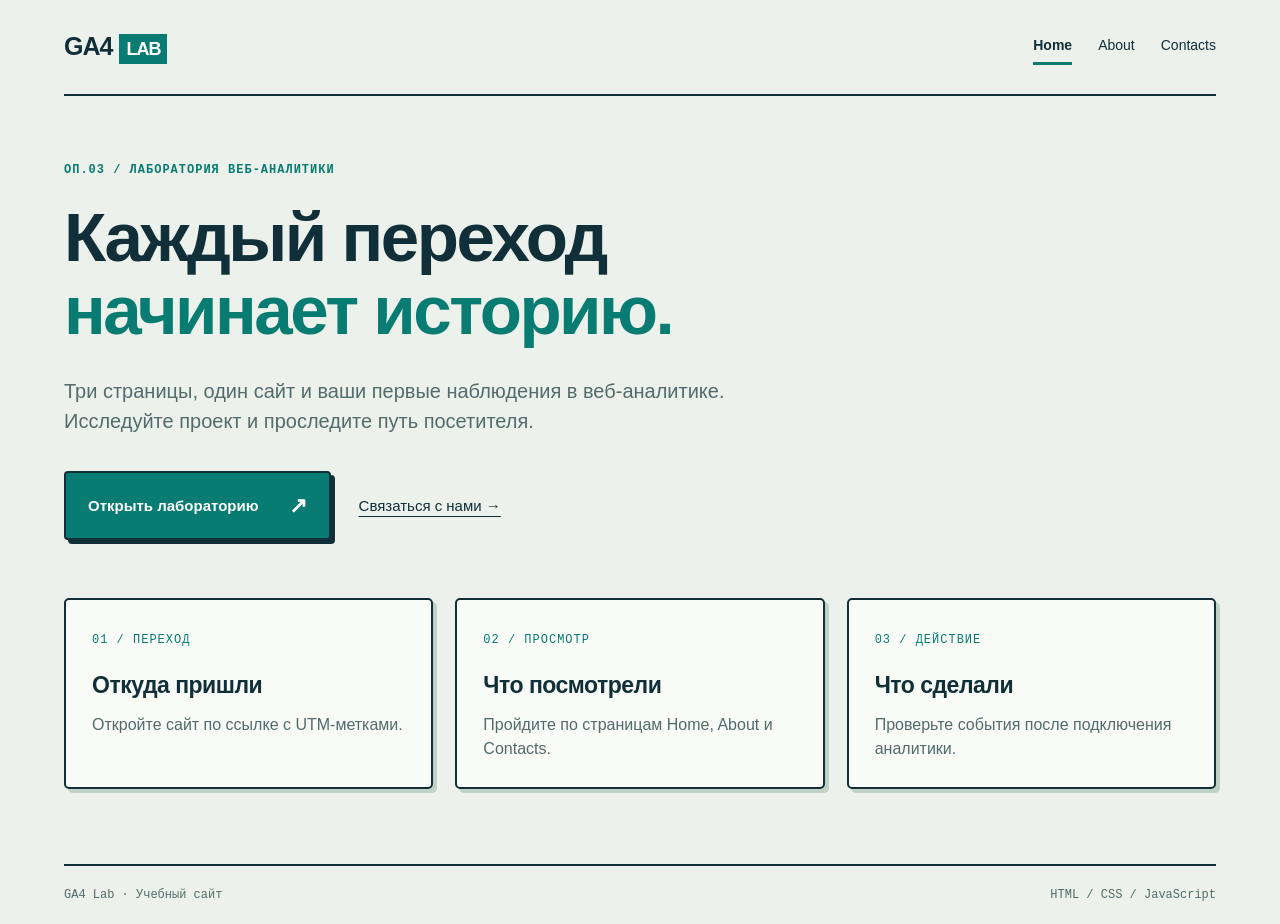
==== index.html @ 8ca2a6f3 "index insertion" ====
<!doctype html>
<html lang="ru">
<head>
  <!-- Google tag (gtag.js) -->
<script async src="https://www.googletagmanager.com/gtag/js?id=G-0L7H66CE9D"></script>
<script>
  window.dataLayer = window.dataLayer || [];
  function gtag(){dataLayer.push(arguments);}
  gtag('js', new Date());

  gtag('config', 'G-0L7H66CE9D');
</script>
  <meta charset="utf-8">
  <meta name="viewport" content="width=device-width, initial-scale=1">
  <meta name="description" content="Учебная лаборатория веб-аналитики: страницы, переходы и события.">
  <title>Home — GA4 Lab</title>
  <link rel="stylesheet" href="css/style.css">
  <script src="js/script.js" defer></script>
</head>
<body>
  <header><a class="brand" href="index.html">GA4<span>LAB</span></a><nav aria-label="Основная навигация"><a href="index.html" aria-current="page">Home</a><a href="about.html">About</a><a href="contacts.html">Contacts</a></nav></header>
  <main><p class="eyebrow">ОП.03 / ЛАБОРАТОРИЯ ВЕБ-АНАЛИТИКИ</p><h1>Каждый переход<br><em>начинает историю.</em></h1><p class="lead">Три страницы, один сайт и ваши первые наблюдения в веб-аналитике. Исследуйте проект и проследите путь посетителя.</p>
<div class="actions"><a class="button" href="about.html">Открыть лабораторию <span>↗</span></a><a class="secondary" href="contacts.html">Связаться с нами →</a></div>
<section class="cards" aria-label="Что можно изучить"><article><small>01 / ПЕРЕХОД</small><h2>Откуда пришли</h2><p>Откройте сайт по ссылке с UTM-метками.</p></article><article><small>02 / ПРОСМОТР</small><h2>Что посмотрели</h2><p>Пройдите по страницам Home, About и Contacts.</p></article><article><small>03 / ДЕЙСТВИЕ</small><h2>Что сделали</h2><p>Проверьте события после подключения аналитики.</p></article></section></main>
  <footer><span>GA4 Lab · Учебный сайт</span><span>HTML / CSS / JavaScript</span></footer>
</body>
</html>
---- css/style.css ----
:root{--ink:#102f39;--paper:#edf1eb;--accent:#087c73;--line:#b9ccc1;--muted:#526b6c}*{box-sizing:border-box}body{margin:0;background:var(--paper);color:var(--ink);font-family:Arial,Helvetica,sans-serif;line-height:1.5}a{color:inherit}header,main,footer{width:min(1160px,90%);margin:auto}header{display:flex;align-items:center;justify-content:space-between;padding:28px 0;border-bottom:2px solid var(--ink)}.brand{font-size:25px;font-weight:900;text-decoration:none;letter-spacing:-1px}.brand span{background:var(--accent);color:white;padding:5px 7px;margin-left:7px;font-size:18px}nav{display:flex;gap:26px}nav a{text-decoration:none;font-size:14px;padding:6px 0}nav a[aria-current]{border-bottom:3px solid var(--accent);font-weight:bold}main{padding:65px 0 75px;min-height:calc(100vh - 185px)}.eyebrow,small,.tag{font-family:monospace;font-size:12px;letter-spacing:1px}.eyebrow{color:var(--accent);font-weight:bold;margin:0 0 22px}h1{font-size:clamp(38px,5.4vw,72px);line-height:1.07;letter-spacing:-2.5px;margin:0 0 28px;font-weight:800}h1 em{font-style:normal;color:var(--accent)}.lead{font-size:20px;max-width:710px;color:var(--muted);margin-bottom:30px}.actions{display:flex;gap:28px;align-items:center;margin:35px 0}.button{display:inline-flex;justify-content:space-between;gap:30px;align-items:center;background:var(--accent);color:white;border:2px solid var(--ink);padding:16px 22px;border-radius:4px;text-decoration:none;font-size:15px;font-weight:bold;box-shadow:4px 4px 0 var(--ink);cursor:pointer}.button:hover{background:#075f59;transform:translateY(-2px)}.button span{font-size:22px}.secondary{text-underline-offset:5px;font-size:15px}.cards{display:grid;grid-template-columns:repeat(3,1fr);gap:22px;margin-top:58px}.cards article{padding:26px;background:#f9fbf7;border:2px solid var(--ink);border-radius:5px;box-shadow:4px 4px 0 #c0d2c6}.cards small{color:var(--accent)}h2{font-size:23px;letter-spacing:-.5px;margin:18px 0 10px}article p,aside p{color:var(--muted);margin:0}.steps{max-width:800px;margin:35px 0}.steps article{display:flex;gap:28px;padding:22px 0;border-bottom:1px solid var(--line)}.steps article>b{font:30px monospace;color:var(--accent)}.steps h2{margin:0 0 8px}.contact-grid{display:grid;grid-template-columns:1.1fr 1fr;gap:55px;margin-top:35px}form{background:white;border:2px solid var(--ink);border-radius:5px;padding:28px}label{display:block;font-weight:bold;font-size:14px;margin-bottom:8px}input,select{width:100%;padding:13px;font:16px Arial;border:1px solid var(--line);border-radius:3px;background:#f9fbf7;margin-bottom:22px}form small{display:block;color:var(--muted);letter-spacing:0;line-height:1.6}#form-status{color:var(--accent);font-weight:bold}aside{padding:25px 0}.tag{color:var(--accent)}aside h2{font-size:34px;line-height:1.3}aside p{margin-bottom:25px}footer{border-top:2px solid var(--ink);padding:22px 0;display:flex;justify-content:space-between;font:12px monospace;color:var(--muted)}:focus-visible{outline:3px solid #df9509;outline-offset:5px}@media(max-width:700px){header{padding:22px 0}nav{gap:14px}nav a{font-size:12px}main{padding:38px 0}h1{letter-spacing:-1.5px}.lead{font-size:17px}.cards,.contact-grid{grid-template-columns:1fr;gap:20px}.cards{margin-top:38px}.actions{align-items:flex-start;flex-direction:column;gap:22px}footer{gap:12px;flex-wrap:wrap}.contact-grid{gap:10px}}@media(prefers-reduced-motion:no-preference){main{animation:appear .45s ease}.button{transition:background .15s,transform .15s}@keyframes appear{from{opacity:0;transform:translateY(12px)}to{opacity:1;transform:none}}}
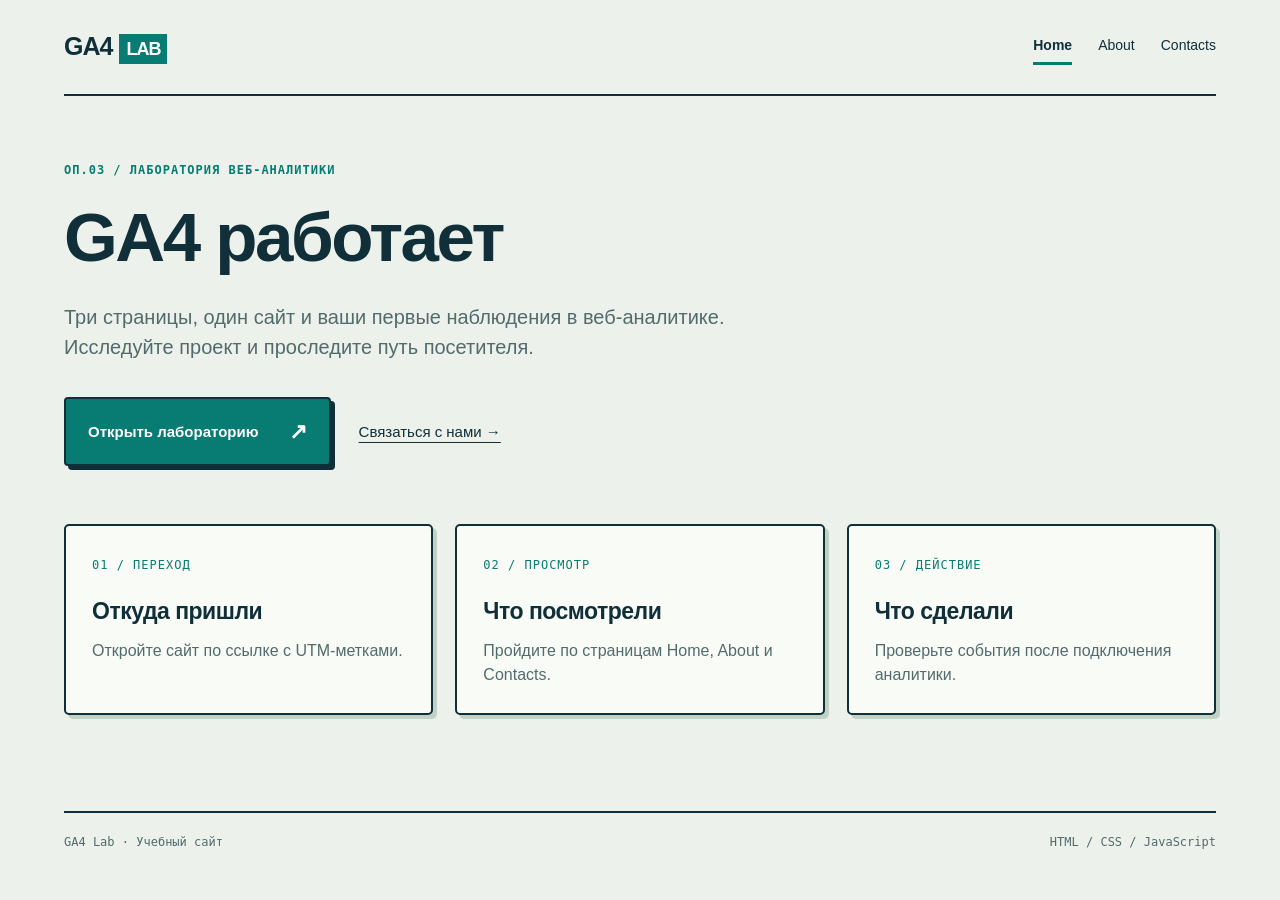
==== commit 2b788123: "changing the title" ====
--- a/index.html
+++ b/index.html
@@ -19,7 +19,7 @@
 </head>
 <body>
   <header><a class="brand" href="index.html">GA4<span>LAB</span></a><nav aria-label="Основная навигация"><a href="index.html" aria-current="page">Home</a><a href="about.html">About</a><a href="contacts.html">Contacts</a></nav></header>
-  <main><p class="eyebrow">ОП.03 / ЛАБОРАТОРИЯ ВЕБ-АНАЛИТИКИ</p><h1>Каждый переход<br><em>начинает историю.</em></h1><p class="lead">Три страницы, один сайт и ваши первые наблюдения в веб-аналитике. Исследуйте проект и проследите путь посетителя.</p>
+  <main><p class="eyebrow">ОП.03 / ЛАБОРАТОРИЯ ВЕБ-АНАЛИТИКИ</p><h1>GA4 работает</h1><p class="lead">Три страницы, один сайт и ваши первые наблюдения в веб-аналитике. Исследуйте проект и проследите путь посетителя.</p>
 <div class="actions"><a class="button" href="about.html">Открыть лабораторию <span>↗</span></a><a class="secondary" href="contacts.html">Связаться с нами →</a></div>
 <section class="cards" aria-label="Что можно изучить"><article><small>01 / ПЕРЕХОД</small><h2>Откуда пришли</h2><p>Откройте сайт по ссылке с UTM-метками.</p></article><article><small>02 / ПРОСМОТР</small><h2>Что посмотрели</h2><p>Пройдите по страницам Home, About и Contacts.</p></article><article><small>03 / ДЕЙСТВИЕ</small><h2>Что сделали</h2><p>Проверьте события после подключения аналитики.</p></article></section></main>
   <footer><span>GA4 Lab · Учебный сайт</span><span>HTML / CSS / JavaScript</span></footer>
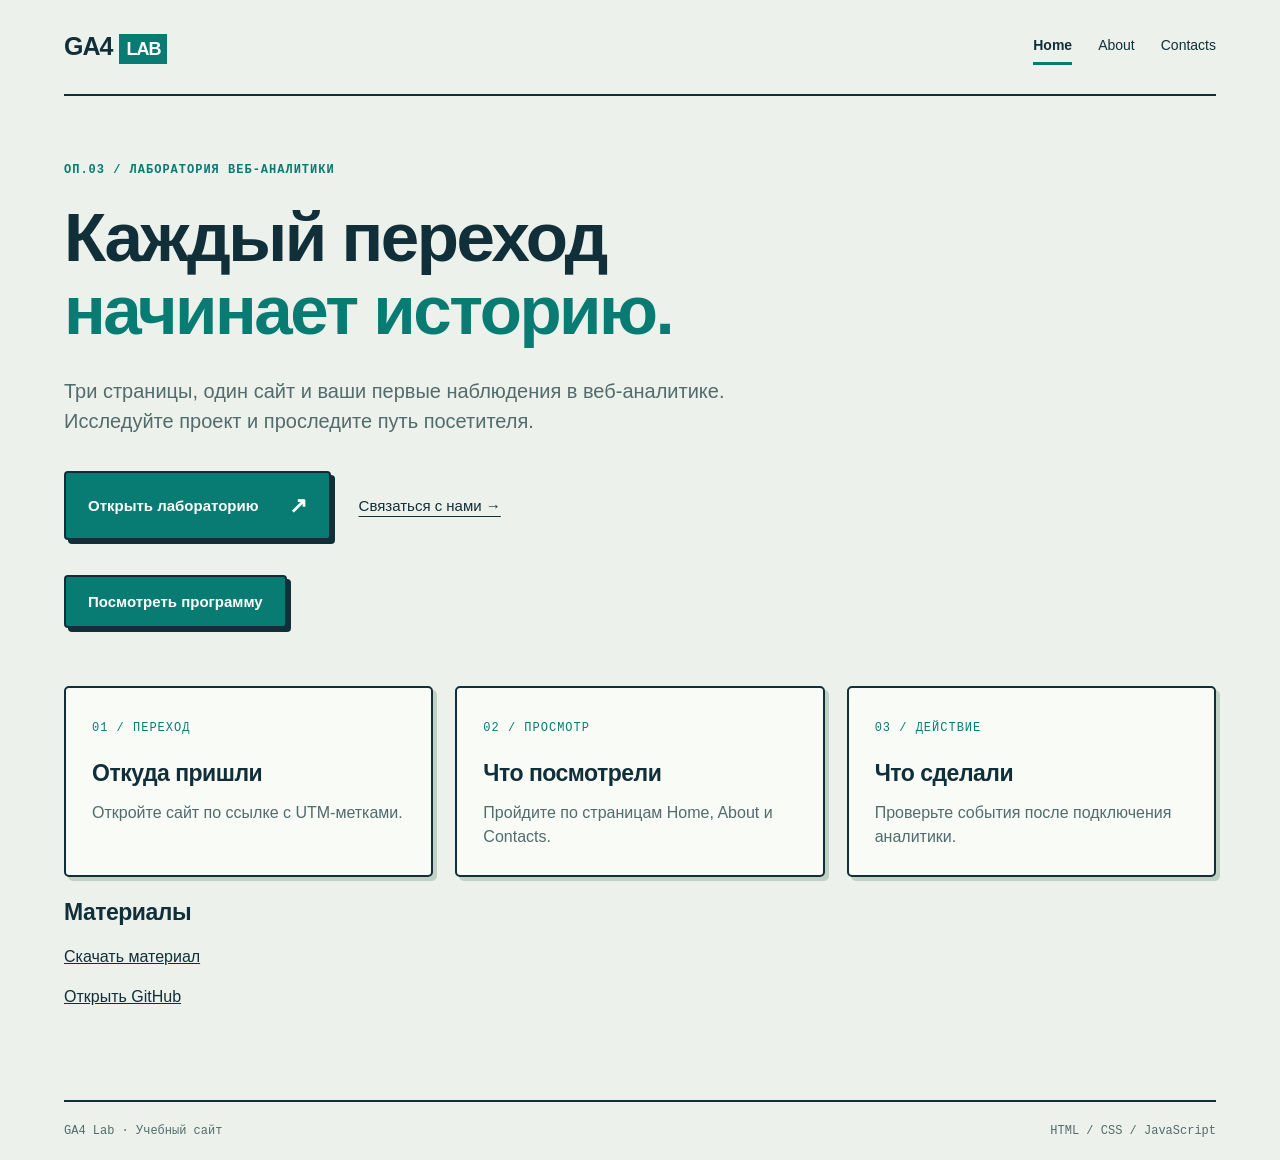
==== commit acf14505: "correction index" ====
--- a/index.html
+++ b/index.html
@@ -2,14 +2,16 @@
 <html lang="ru">
 <head>
   <!-- Google tag (gtag.js) -->
-<script async src="https://www.googletagmanager.com/gtag/js?id=G-0L7H66CE9D"></script>
-<script>
-  window.dataLayer = window.dataLayer || [];
-  function gtag(){dataLayer.push(arguments);}
-  gtag('js', new Date());
+  <script async src="https://www.googletagmanager.com/gtag/js?id=G-XXXXXXXXXX"></script>
+  <script>
+    window.dataLayer = window.dataLayer || [];
+    function gtag(){dataLayer.push(arguments);}
+    gtag('js', new Date());
 
-  gtag('config', 'G-0L7H66CE9D');
-</script>
+    gtag('config', 'G-XXXXXXXXXX');
+  </script>
+
+  <!-- На занятии вставьте Google Tag сразу после открывающего head. -->
   <meta charset="utf-8">
   <meta name="viewport" content="width=device-width, initial-scale=1">
   <meta name="description" content="Учебная лаборатория веб-аналитики: страницы, переходы и события.">
@@ -19,9 +21,32 @@
 </head>
 <body>
   <header><a class="brand" href="index.html">GA4<span>LAB</span></a><nav aria-label="Основная навигация"><a href="index.html" aria-current="page">Home</a><a href="about.html">About</a><a href="contacts.html">Contacts</a></nav></header>
-  <main><p class="eyebrow">ОП.03 / ЛАБОРАТОРИЯ ВЕБ-АНАЛИТИКИ</p><h1>GA4 работает</h1><p class="lead">Три страницы, один сайт и ваши первые наблюдения в веб-аналитике. Исследуйте проект и проследите путь посетителя.</p>
+  <main><p class="eyebrow">ОП.03 / ЛАБОРАТОРИЯ ВЕБ-АНАЛИТИКИ</p><h1>Каждый переход<br><em>начинает историю.</em></h1><p class="lead">Три страницы, один сайт и ваши первые наблюдения в веб-аналитике. Исследуйте проект и проследите путь посетителя.</p>
 <div class="actions"><a class="button" href="about.html">Открыть лабораторию <span>↗</span></a><a class="secondary" href="contacts.html">Связаться с нами →</a></div>
-<section class="cards" aria-label="Что можно изучить"><article><small>01 / ПЕРЕХОД</small><h2>Откуда пришли</h2><p>Откройте сайт по ссылке с UTM-метками.</p></article><article><small>02 / ПРОСМОТР</small><h2>Что посмотрели</h2><p>Пройдите по страницам Home, About и Contacts.</p></article><article><small>03 / ДЕЙСТВИЕ</small><h2>Что сделали</h2><p>Проверьте события после подключения аналитики.</p></article></section></main>
+<div class="program">
+  <button id="program-cta" class="button" type="button">
+    Посмотреть программу
+  </button>
+  <div id="program-preview" hidden>
+    <h2>Программа открыта</h2>
+    <p>События, параметры, DebugView и ключевые действия.</p>
+  </div>
+</div>
+<section class="cards" aria-label="Что можно изучить"><article><small>01 / ПЕРЕХОД</small><h2>Откуда пришли</h2><p>Откройте сайт по ссылке с UTM-метками.</p></article><article><small>02 / ПРОСМОТР</small><h2>Что посмотрели</h2><p>Пройдите по страницам Home, About и Contacts.</p></article><article><small>03 / ДЕЙСТВИЕ</small><h2>Что сделали</h2><p>Проверьте события после подключения аналитики.</p></article></section>
+<section class="materials" aria-label="Материалы">
+  <h2>Материалы</h2>
+  <p>
+    <a href="assets/analytics-guide.pdf" download>
+      Скачать материал
+    </a>
+  </p>
+  <p>
+    <a href="https://github.com/" target="_blank" rel="noopener noreferrer">
+      Открыть GitHub
+    </a>
+  </p>
+</section>
+</main>
   <footer><span>GA4 Lab · Учебный сайт</span><span>HTML / CSS / JavaScript</span></footer>
 </body>
 </html>
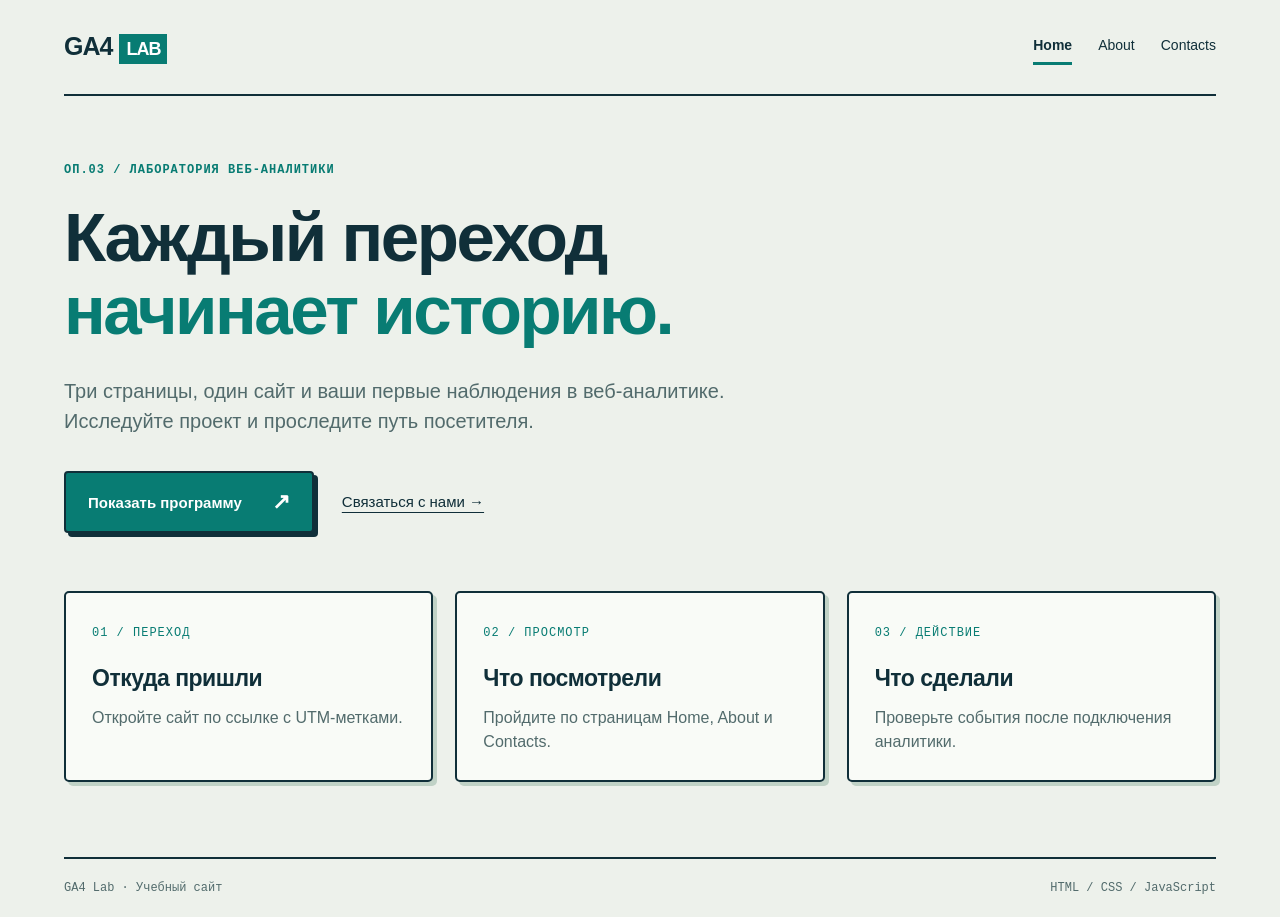
==== commit b70113f9: "Add GA4 events, lead collection and campaign guide" ====
--- a/index.html
+++ b/index.html
@@ -1,52 +1,33 @@
 <!doctype html>
 <html lang="ru">
 <head>
-  <!-- Google tag (gtag.js) -->
-  <script async src="https://www.googletagmanager.com/gtag/js?id=G-XXXXXXXXXX"></script>
-  <script>
-    window.dataLayer = window.dataLayer || [];
-    function gtag(){dataLayer.push(arguments);}
-    gtag('js', new Date());
+<!-- Google tag (gtag.js) -->
+<script async src="https://www.googletagmanager.com/gtag/js?id=G-0L7H66CE9D"></script>
+<script>
+  window.dataLayer = window.dataLayer || [];
+  function gtag(){dataLayer.push(arguments);}
+  gtag('js', new Date());
 
-    gtag('config', 'G-XXXXXXXXXX');
-  </script>
-
-  <!-- На занятии вставьте Google Tag сразу после открывающего head. -->
+  gtag('config', 'G-0L7H66CE9D', {
+    debug_mode: new URLSearchParams(location.search).get('debug_mode') === 'true'
+  });
+</script>
   <meta charset="utf-8">
   <meta name="viewport" content="width=device-width, initial-scale=1">
   <meta name="description" content="Учебная лаборатория веб-аналитики: страницы, переходы и события.">
   <title>Home — GA4 Lab</title>
   <link rel="stylesheet" href="css/style.css">
+  <link rel="stylesheet" href="css/events.css">
+  <script src="js/metrics.js" defer></script>
   <script src="js/script.js" defer></script>
 </head>
 <body>
   <header><a class="brand" href="index.html">GA4<span>LAB</span></a><nav aria-label="Основная навигация"><a href="index.html" aria-current="page">Home</a><a href="about.html">About</a><a href="contacts.html">Contacts</a></nav></header>
-  <main><p class="eyebrow">ОП.03 / ЛАБОРАТОРИЯ ВЕБ-АНАЛИТИКИ</p><h1>Каждый переход<br><em>начинает историю.</em></h1><p class="lead">Три страницы, один сайт и ваши первые наблюдения в веб-аналитике. Исследуйте проект и проследите путь посетителя.</p>
-<div class="actions"><a class="button" href="about.html">Открыть лабораторию <span>↗</span></a><a class="secondary" href="contacts.html">Связаться с нами →</a></div>
-<div class="program">
-  <button id="program-cta" class="button" type="button">
-    Посмотреть программу
-  </button>
-  <div id="program-preview" hidden>
-    <h2>Программа открыта</h2>
-    <p>События, параметры, DebugView и ключевые действия.</p>
-  </div>
-</div>
-<section class="cards" aria-label="Что можно изучить"><article><small>01 / ПЕРЕХОД</small><h2>Откуда пришли</h2><p>Откройте сайт по ссылке с UTM-метками.</p></article><article><small>02 / ПРОСМОТР</small><h2>Что посмотрели</h2><p>Пройдите по страницам Home, About и Contacts.</p></article><article><small>03 / ДЕЙСТВИЕ</small><h2>Что сделали</h2><p>Проверьте события после подключения аналитики.</p></article></section>
-<section class="materials" aria-label="Материалы">
-  <h2>Материалы</h2>
-  <p>
-    <a href="assets/analytics-guide.pdf" download>
-      Скачать материал
-    </a>
-  </p>
-  <p>
-    <a href="https://github.com/" target="_blank" rel="noopener noreferrer">
-      Открыть GitHub
-    </a>
-  </p>
-</section>
-</main>
+  <main><p class="eyebrow">ОП.03 / ЛАБОРАТОРИЯ ВЕБ-АНАЛИТИКИ</p><h1>Каждый переход<br><em>начинает историю.</em></h1>
+<p class="lead">Три страницы, один сайт и ваши первые наблюдения в веб-аналитике. Исследуйте проект и проследите путь посетителя.</p>
+<div class="actions"><button class="button" id="program-cta" type="button">Показать программу <span>↗</span></button><a class="secondary" href="contacts.html">Связаться с нами →</a></div>
+<section id="program-preview" class="program-preview" hidden><h2>Программа лаборатории</h2><p>Откройте страницы, запустите события, проверьте параметры в DebugView и сравните их с обычным отчётом Events.</p><a href="about.html">Перейти к инструкции →</a></section>
+<section class="cards" aria-label="Что можно изучить"><article><small>01 / ПЕРЕХОД</small><h2>Откуда пришли</h2><p>Откройте сайт по ссылке с UTM-метками.</p></article><article><small>02 / ПРОСМОТР</small><h2>Что посмотрели</h2><p>Пройдите по страницам Home, About и Contacts.</p></article><article><small>03 / ДЕЙСТВИЕ</small><h2>Что сделали</h2><p>Проверьте события после подключения аналитики.</p></article></section></main>
   <footer><span>GA4 Lab · Учебный сайт</span><span>HTML / CSS / JavaScript</span></footer>
 </body>
 </html>
--- a/css/style.css
+++ b/css/style.css
@@ -1,2 +1,4 @@
-:root{--ink:#102f39;--paper:#edf1eb;--accent:#087c73;--line:#b9ccc1;--muted:#526b6c}*{box-sizing:border-box}body{margin:0;background:var(--paper);color:var(--ink);font-family:Arial,Helvetica,sans-serif;line-height:1.5}a{color:inherit}header,main,footer{width:min(1160px,90%);margin:auto}header{display:flex;align-items:center;justify-content:space-between;padding:28px 0;border-bottom:2px solid var(--ink)}.brand{font-size:25px;font-weight:900;text-decoration:none;letter-spacing:-1px}.brand span{background:var(--accent);color:white;padding:5px 7px;margin-left:7px;font-size:18px}nav{display:flex;gap:26px}nav a{text-decoration:none;font-size:14px;padding:6px 0}nav a[aria-current]{border-bottom:3px solid var(--accent);font-weight:bold}main{padding:65px 0 75px;min-height:calc(100vh - 185px)}.eyebrow,small,.tag{font-family:monospace;font-size:12px;letter-spacing:1px}.eyebrow{color:var(--accent);font-weight:bold;margin:0 0 22px}h1{font-size:clamp(38px,5.4vw,72px);line-height:1.07;letter-spacing:-2.5px;margin:0 0 28px;font-weight:800}h1 em{font-style:normal;color:var(--accent)}.lead{font-size:20px;max-width:710px;color:var(--muted);margin-bottom:30px}.actions{display:flex;gap:28px;align-items:center;margin:35px 0}.button{display:inline-flex;justify-content:space-between;gap:30px;align-items:center;background:var(--accent);color:white;border:2px solid var(--ink);padding:16px 22px;border-radius:4px;text-decoration:none;font-size:15px;font-weight:bold;box-shadow:4px 4px 0 var(--ink);cursor:pointer}.button:hover{background:#075f59;transform:translateY(-2px)}.button span{font-size:22px}.secondary{text-underline-offset:5px;font-size:15px}.cards{display:grid;grid-template-columns:repeat(3,1fr);gap:22px;margin-top:58px}.cards article{padding:26px;background:#f9fbf7;border:2px solid var(--ink);border-radius:5px;box-shadow:4px 4px 0 #c0d2c6}.cards small{color:var(--accent)}h2{font-size:23px;letter-spacing:-.5px;margin:18px 0 10px}article p,aside p{color:var(--muted);margin:0}.steps{max-width:800px;margin:35px 0}.steps article{display:flex;gap:28px;padding:22px 0;border-bottom:1px solid var(--line)}.steps article>b{font:30px monospace;color:var(--accent)}.steps h2{margin:0 0 8px}.contact-grid{display:grid;grid-template-columns:1.1fr 1fr;gap:55px;margin-top:35px}form{background:white;border:2px solid var(--ink);border-radius:5px;padding:28px}label{display:block;font-weight:bold;font-size:14px;margin-bottom:8px}input,select{width:100%;padding:13px;font:16px Arial;border:1px solid var(--line);border-radius:3px;background:#f9fbf7;margin-bottom:22px}form small{display:block;color:var(--muted);letter-spacing:0;line-height:1.6}#form-status{color:var(--accent);font-weight:bold}aside{padding:25px 0}.tag{color:var(--accent)}aside h2{font-size:34px;line-height:1.3}aside p{margin-bottom:25px}footer{border-top:2px solid var(--ink);padding:22px 0;display:flex;justify-content:space-between;font:12px monospace;color:var(--muted)}:focus-visible{outline:3px solid #df9509;outline-offset:5px}@media(max-width:700px){header{padding:22px 0}nav{gap:14px}nav a{font-size:12px}main{padding:38px 0}h1{letter-spacing:-1.5px}.lead{font-size:17px}.cards,.contact-grid{grid-template-columns:1fr;gap:20px}.cards{margin-top:38px}.actions{align-items:flex-start;flex-direction:column;gap:22px}footer{gap:12px;flex-wrap:wrap}.contact-grid{gap:10px}}@media(prefers-reduced-motion:no-preference){main{animation:appear .45s ease}.button{transition:background .15s,transform .15s}@keyframes appear{from{opacity:0;transform:translateY(12px)}to{opacity:1;transform:none}}}
+:root{--ink:#102f39;--paper:#edf1eb;--accent:#087c73;--line:#b9ccc1;--muted:#526b6c}*{box-sizing:border-box}body{margin:0;background:var(--paper);color:var(--ink);font-family:Arial,Helvetica,sans-serif;line-height:1.5}a{color:inherit}header,main,footer{width:min(1160px,90%);margin:auto}header{display:flex;align-items:center;justify-content:space-between;padding:28px 0;border-bottom:2px solid var(--ink)}.brand{font-size:25px;font-weight:900;text-decoration:none;letter-spacing:-1px}.brand span{background:var(--accent);color:white;padding:5px 7px;margin-left:7px;font-size:18px}nav{display:flex;gap:26px}nav a{text-decoration:none;font-size:14px;padding:6px 0}nav a[aria-current]{border-bottom:3px solid var(--accent);font-weight:bold}main{padding:65px 0 75px;min-height:calc(100vh - 185px)}.eyebrow,small,.tag{font-family:monospace;font-size:12px;letter-spacing:1px}.eyebrow{color:var(--accent);font-weight:bold;margin:0 0 22px}h1{font-size:clamp(38px,5.4vw,72px);line-height:1.07;letter-spacing:-2.5px;margin:0 0 28px;font-weight:800}h1 em{font-style:normal;color:var(--accent)}.lead{font-size:20px;max-width:710px;color:var(--muted);margin-bottom:30px}.actions{display:flex;gap:28px;align-items:center;margin:35px 0}.button{display:inline-flex;justify-content:space-between;gap:30px;align-items:center;background:var(--accent);color:white;border:2px solid var(--ink);padding:16px 22px;border-radius:4px;text-decoration:none;font-size:15px;font-weight:bold;box-shadow:4px 4px 0 var(--ink);cursor:pointer}.button:hover{background:#075f59;transform:translateY(-2px)}.button span{font-size:22px}.secondary{text-underline-offset:5px;font-size:15px}.cards{display:grid;grid-template-columns:repeat(3,1fr);gap:22px;margin-top:58px}.cards article{padding:26px;background:#f9fbf7;border:2px solid var(--ink);border-radius:5px;box-shadow:4px 4px 0 #c0d2c6}.cards small{color:var(--accent)}h2{font-size:23px;letter-spacing:-.5px;margin:18px 0 10px}article p,aside p{color:var(--muted);margin:0}.steps{max-width:800px;margin:35px 0}.steps article{display:flex;gap:28px;padding:22px 0;border-bottom:1px solid var(--line)}.steps article>b{font:30px monospace;color:var(--accent)}.steps h2{margin:0 0 8px}.contact-grid{display:grid;grid-template-columns:1.1fr 1fr;gap:55px;margin-top:35px}form{background:white;border:2px solid var(--ink);border-radius:5px;padding:28px}label{display:block;font-weight:bold;font-size:14px;margin-bottom:8px}input,select{width:100%;padding:13px;font:16px Arial;border:1px solid var(--line);border-radius:3px;background:#f9fbf7;margin-bottom:22px}form small{display:block;color:var(--muted);letter-spacing:0;line-height:1.6}.form-actions{display:flex;flex-wrap:wrap;gap:18px;align-items:center;margin:4px 0 18px}.form-actions .button{margin:0}button.secondary{background:none;border:0;padding:0;cursor:pointer;color:inherit;text-underline-offset:5px;font-size:15px;text-decoration:underline}#form-status{color:var(--accent);font-weight:bold}aside{padding:25px 0}.tag{color:var(--accent)}aside h2{font-size:34px;line-height:1.3}aside p{margin-bottom:25px}footer{border-top:2px solid var(--ink);padding:22px 0;display:flex;justify-content:space-between;font:12px monospace;color:var(--muted)}:focus-visible{outline:3px solid #df9509;outline-offset:5px}@media(max-width:700px){header{padding:22px 0}nav{gap:14px}nav a{font-size:12px}main{padding:38px 0}h1{letter-spacing:-1.5px}.lead{font-size:17px}.cards,.contact-grid{grid-template-columns:1fr;gap:20px}.cards{margin-top:38px}.actions{align-items:flex-start;flex-direction:column;gap:22px}footer{gap:12px;flex-wrap:wrap}.contact-grid{gap:10px}}@media(prefers-reduced-motion:no-preference){main{animation:appear .45s ease}.button{transition:background .15s,transform .15s}@keyframes appear{from{opacity:0;transform:translateY(12px)}to{opacity:1;transform:none}}}
 
+.status-panel{max-width:760px;margin:18px 0 0;padding:20px 22px;background:#f9fbf7;border:2px solid var(--ink);border-radius:5px;box-shadow:4px 4px 0 #c0d2c6}.status-panel h2{margin:0 0 8px}.status-panel p{margin:0;color:var(--muted)}.status-panel code{font-family:monospace;color:var(--accent);font-weight:bold}
+
--- a/css/events.css
+++ b/css/events.css
@@ -0,0 +1,13 @@
+.program-preview {
+  max-width: 760px;
+  padding: 22px 26px;
+  background: #f9fbf7;
+  border-left: 5px solid #087c73;
+}
+
+.program-preview h2 {
+  margin-top: 0;
+}
+
+.form-actions { display: flex; flex-wrap: wrap; align-items: center; gap: 20px; }
+.form-actions .secondary { background: transparent; border: 0; cursor: pointer; text-decoration: underline; }
